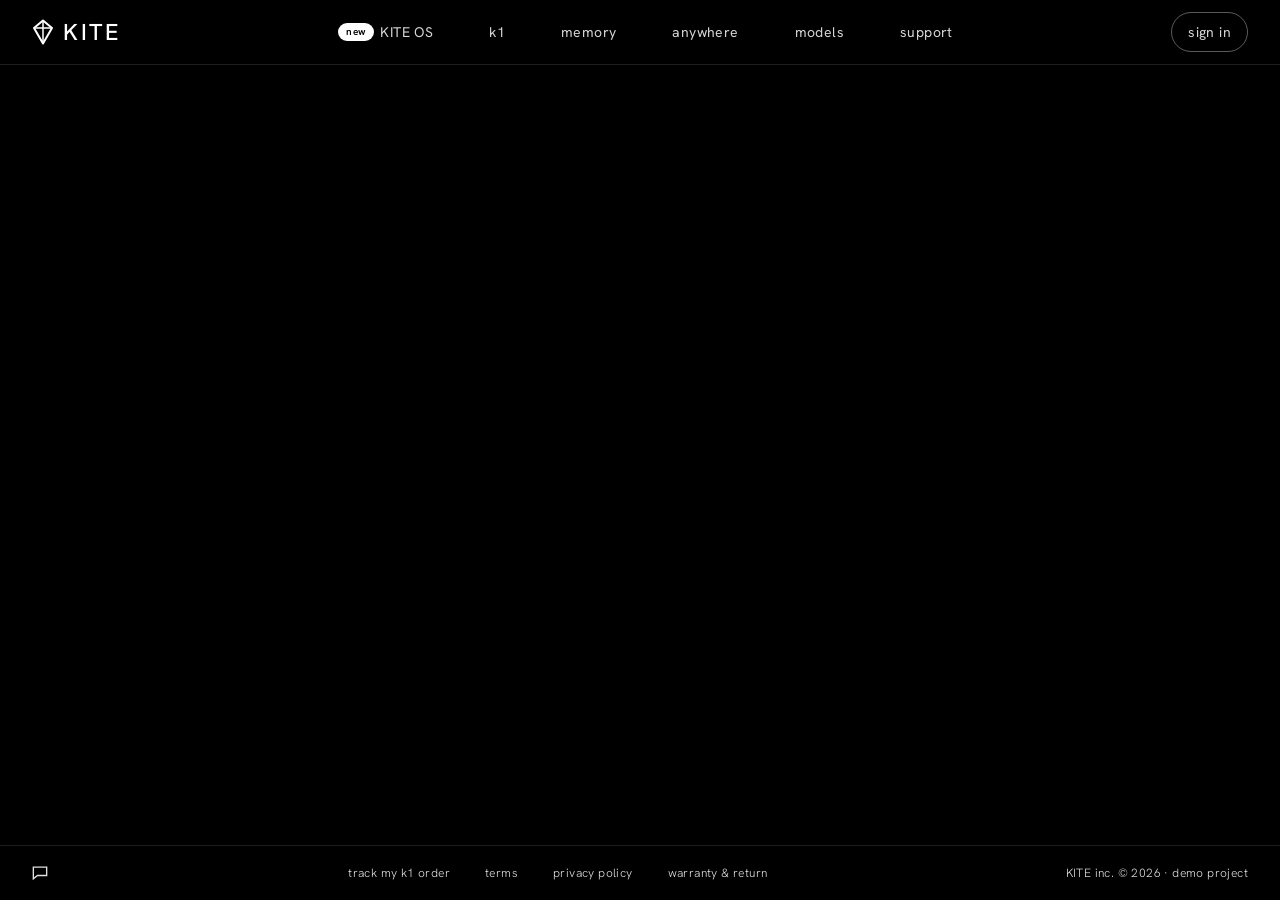
==== account.html @ 126cab80 "Add files via upload" ====
<!DOCTYPE html>
<html lang="en">
<head>
  <meta charset="UTF-8">
  <meta name="viewport" content="width=device-width, initial-scale=1.0">
  <title>Your workspace — KITE</title>
  <meta name="theme-color" content="#000000">
  <link rel="icon" type="image/svg+xml" href="assets/favicon.svg">
  <link rel="preconnect" href="https://fonts.googleapis.com">
  <link rel="preconnect" href="https://fonts.gstatic.com" crossorigin>
  <link href="https://fonts.googleapis.com/css2?family=Archivo:wght@300;400;500;600&family=Hanken+Grotesk:wght@200;300;400;500;600&display=swap" rel="stylesheet">
  <link rel="stylesheet" href="styles.css">
  <link rel="stylesheet" href="auth.css">
</head>
<body class="is-auth-pending">
  <a class="skip-link" href="#main">skip to content</a>
  <div class="cursor-glow" aria-hidden="true"></div>

  <header class="site-header">
    <div class="header-inner">
      <a href="index.html" class="logo" aria-label="KITE home">
        <svg class="logo-mark" viewBox="0 0 22 26" aria-hidden="true"><path d="M11 1.5 L20 9 L11 24.5 L2 9 Z" fill="none" stroke="currentColor" stroke-width="2" stroke-linejoin="round"/><path d="M11 1.5 V24.5 M2 9 H20" stroke="currentColor" stroke-width="1.5"/></svg>
        <span class="logo-word">KITE</span>
      </a>
      <nav class="nav-desktop" aria-label="Primary">
        <a class="nav-link" href="index.html"><span class="badge-new">new</span>KITE OS</a>
        <a class="nav-link" href="index.html#pocket">k1</a>
        <a class="nav-link" href="index.html#memory">memory</a>
        <a class="nav-link" href="index.html#anywhere">anywhere</a>
        <a class="nav-link" href="index.html#models">models</a>
        <a class="nav-link" href="index.html#faq">support</a>
      </nav>
      <div class="header-actions">
        <a class="header-account" href="signin.html">sign in</a>
        <button class="menu-toggle" type="button" aria-label="Open menu" aria-expanded="false" aria-controls="mobile-menu"><span class="bar"></span></button>
      </div>
    </div>
  </header>

  <nav class="mobile-menu" id="mobile-menu" aria-label="Mobile">
    <a href="index.html"><span><span class="badge-new">new</span>KITE OS</span></a>
    <a href="index.html#pocket"><span>k1</span></a>
    <a href="index.html#memory"><span>memory</span></a>
    <a href="index.html#anywhere"><span>anywhere</span></a>
    <a href="index.html#models"><span>models</span></a>
    <a href="index.html#faq"><span>support</span></a>
    <a class="mobile-account" href="signin.html"><span>sign in</span></a>
  </nav>

  <main class="account-main" id="main" data-account-page>
    <div class="account-wrap">
      <div class="account-head reveal-group">
        <div>
          <span class="status-pill is-live reveal" style="--i:0"><i></i> signed in</span>
          <h1 class="account-hello reveal" style="--i:1">hi, <span data-user-first>there</span>.</h1>
          <p class="account-lede reveal" style="--i:2">this is your KITE OS workspace. type a thought below and watch KITE plan it out. the task runner is still a simulation.</p>
        </div>
        <div class="account-actions reveal" style="--i:3">
          <a class="btn btn-ghost" href="index.html">← back to home</a>
          <button class="btn btn-primary" type="button" data-signout>sign out</button>
        </div>
      </div>

      <div class="account-grid">
        <section class="card glow-card" aria-labelledby="ws-title">
          <h2 class="card-title" id="ws-title">new thought</h2>
          <p class="card-sub">a simulated run. KITE OS isn't connected to any real AI yet.</p>
          <form class="composer" data-composer>
            <label class="sr-only" for="thought">what do you want to make, find or finish?</label>
            <input class="input" id="thought" name="thought" type="text" placeholder="say what you want to make, find or finish" autocomplete="off">
            <button class="btn btn-primary" type="submit">run</button>
          </form>
          <div class="suggestions">
            <button type="button" data-suggest>plan a weekend in lisbon</button>
            <button type="button" data-suggest>sort my downloads folder</button>
            <button type="button" data-suggest>compare three laptops under $1,200</button>
          </div>
          <div class="run" data-run aria-live="polite"></div>
        </section>

        <aside class="card" aria-labelledby="acct-title">
          <h2 class="card-title" id="acct-title">your account</h2>
          <dl class="details">
            <div><dt>name</dt><dd data-user-name>—</dd></div>
            <div><dt>email</dt><dd data-user-email>—</dd></div>
            <div><dt>member since</dt><dd data-user-since>—</dd></div>
            <div><dt>status</dt><dd data-user-status>—</dd></div>
          </dl>
          <p class="demo-note">your account is managed by Supabase. signing out ends your session on this device.</p>
        </aside>
      </div>
    </div>
  </main>

  <footer class="site-footer">
    <div class="footer-social">
      <a class="glow-text" href="legal.html#support" aria-label="Community and support"><svg viewBox="0 0 24 24" fill="none" stroke="currentColor" stroke-width="1.6" aria-hidden="true"><path d="M4 5h16v10H9l-5 4V5Z"/></svg></a>
    </div>
    <hr>
    <div class="footer-links">
      <a class="glow-text" href="legal.html#track">track my k1 order</a>
      <a class="glow-text" href="legal.html#terms">terms</a>
      <a class="glow-text" href="legal.html#privacy">privacy policy</a>
      <a class="glow-text" href="legal.html#warranty">warranty &amp; return</a>
    </div>
    <hr>
    <div>KITE inc. © <span data-year>2026</span> · demo project</div>
  </footer>

  <div class="toast-wrap" aria-live="polite" data-toasts></div>

  <script src="script.js"></script>
  <script type="module" src="auth.js"></script>
</body>
</html>
---- styles.css ----
/* =========================================================
   KITE — shared styles (homepage, header, footer, modals)
   ========================================================= */

/* ---------- 1. Design tokens ---------- */
:root {
  /* brand: monochrome. white is the accent (headings, CTAs, highlights) */
  --accent: #ffffff;            /* headings, key lines, primary buttons */
  --accent-hover: #d9d9d9;      /* hover for white buttons */
  --accent-strong: #ffffff;     /* emphasis on dark surfaces */
  --accent-muted: #9a9a9a;      /* secondary accent / link hover */
  --surface-tint: #161616;      /* image wells, product backgrounds */
  --header-bg: #000000;         /* header bar */
  --header-line: #1f1f1f;       /* hairline under the header */

  /* neutrals */
  --ink: #0a0a0a;               /* near-black text on white */
  --black: #000000;
  --night: #050505;             /* page background */
  --panel: #111111;             /* raised dark surfaces */
  --paper: #d6d6d6;             /* body text: light gray */
  --paper-soft: #f5f5f5;        /* off-white surfaces */
  --white: #ffffff;
  --gray-100: #e0e0e0;
  --gray-300: #b3b3b3;
  --gray-500: #8a8a8a;
  --gray-600: #7a7a7a;
  --gray-700: #3d3d3d;
  --gray-800: #262626;

  /* glows */
  --glow-strong: rgba(255,255,255,0.38);
  --glow-soft: rgba(255,255,255,0.16);

  /* type */
  --font-display: "Hanken Grotesk", "Segoe UI", system-ui, -apple-system, sans-serif;
  --font-body: "Archivo", "Segoe UI", system-ui, -apple-system, sans-serif;

  /* layout */
  --header-h: 77px;
  --container: 1404px;
  --ease: cubic-bezier(0.16, 1, 0.3, 1);
}

@media (min-width: 1024px) {
  :root { --header-h: 65px; }
}

/* ---------- 2. Base ---------- */
*, *::before, *::after { box-sizing: border-box; }

html {
  scroll-behavior: smooth;
  scroll-padding-top: var(--header-h);
  -webkit-text-size-adjust: 100%;
}

body {
  margin: 0;
  min-height: 100vh;
  min-height: 100dvh;
  display: flex;
  flex-direction: column;
  background: var(--black);
  color: var(--paper);
  font-family: var(--font-display);
  font-size: 20px;
  font-weight: 300;
  line-height: 1.25;
  overflow-x: hidden;
  -webkit-font-smoothing: antialiased;
}

body.is-locked { overflow: hidden; }

img, svg { display: block; max-width: 100%; }
a { color: inherit; text-decoration: none; }
button { font: inherit; color: inherit; background: none; border: 0; padding: 0; cursor: pointer; }
h1, h2, h3, p, dl, dd { margin: 0; }
ul { margin: 0; padding: 0; list-style: none; }

:focus-visible { outline: 2px solid var(--accent); outline-offset: 4px; border-radius: 4px; }

.sr-only {
  position: absolute; width: 1px; height: 1px; padding: 0; margin: -1px;
  overflow: hidden; clip: rect(0, 0, 0, 0); white-space: nowrap; border: 0;
}

.skip-link {
  position: absolute; left: 16px; top: -60px; z-index: 100;
  background: var(--paper); color: var(--ink); padding: 10px 16px; border-radius: 8px;
  font-size: 15px; transition: top .2s;
}
.skip-link:focus { top: 12px; }

main { flex: 1 0 auto; }

/* ---------- 3. Cursor glow (dotted grid that follows the pointer) ---------- */
.cursor-glow {
  position: fixed; inset: 0; z-index: 0; pointer-events: none; opacity: 0;
  transition: opacity .5s var(--ease);
  background-image: radial-gradient(circle, rgba(255,255,255,0.11) 0 1.5px, transparent 2.1px);
  background-size: 22px 22px;
  -webkit-mask-image: radial-gradient(120px circle at var(--gx, 50%) var(--gy, 50%), #000 0, rgba(0,0,0,.45) 40%, transparent 75%);
          mask-image: radial-gradient(120px circle at var(--gx, 50%) var(--gy, 50%), #000 0, rgba(0,0,0,.45) 40%, transparent 75%);
}
.cursor-glow.is-on { opacity: 1; }
main, footer { position: relative; z-index: 1; }

/* ---------- 4. Header ---------- */
.site-header {
  position: sticky; top: 0; z-index: 50;
  height: var(--header-h);
  padding: 16px;
  display: flex; justify-content: center;
  background: var(--header-bg);
  color: var(--paper);
  border-bottom: 1px solid var(--header-line);
  font-family: var(--font-display);
  font-size: 14px; line-height: 24px; font-weight: 400; letter-spacing: .4px;
}
.header-inner {
  width: 100%; max-width: 1440px;
  display: flex; align-items: center; justify-content: space-between;
}
@media (min-width: 768px) { .header-inner { padding: 0 16px; } }

.logo { display: inline-flex; align-items: center; gap: 9px; color: var(--white); transition: opacity .3s var(--ease); }
.logo:hover { opacity: .8; }
.logo-mark { width: 22px; height: 26px; }
.logo-word {
  font-family: var(--font-display); font-weight: 500; font-size: 23px; line-height: 1;
  letter-spacing: 2.5px;
}

.nav-desktop { display: none; align-items: center; white-space: nowrap; }
.nav-link {
  position: relative; display: flex; align-items: center; gap: 6px;
  padding: 16px 28px; border-radius: 9px;
  transition: background-color .32s var(--ease), box-shadow .32s var(--ease), color .32s var(--ease);
}
.nav-link:hover, .nav-link:focus-visible {
  color: var(--white);
  background-color: rgba(255, 255, 255, .1);
  box-shadow: 0 0 24px rgba(255, 255, 255, .14), inset 0 1px 0 rgba(255,255,255,.22);
  outline: none;
}
.badge-new {
  display: inline-flex; align-items: center; justify-content: center;
  background: var(--white); color: var(--black);
  font-size: 10px; font-weight: 600; line-height: 1;
  padding: 4px 8px; border-radius: 999px; letter-spacing: .3px;
}

.header-actions { display: flex; align-items: center; gap: 6px; }
.icon-btn {
  position: relative; width: 40px; height: 40px;
  display: inline-flex; align-items: center; justify-content: center;
  border-radius: 9px; transition: background-color .32s var(--ease);
}
.icon-btn:hover { background-color: rgba(255, 255, 255, .1); }
.icon-btn svg { width: 24px; height: 24px; }
.cart-count {
  position: absolute; top: 2px; right: 0;
  min-width: 17px; height: 17px; padding: 0 4px;
  display: none; align-items: center; justify-content: center;
  background: var(--white); color: var(--black);
  border-radius: 999px; font-size: 10px; font-weight: 600; line-height: 1;
}
.cart-count.has-items { display: inline-flex; }

.header-account {
  display: none; align-items: center; gap: 8px;
  padding: 7px 16px; border-radius: 999px;
  border: 1px solid rgba(255, 255, 255, .35);
  transition: background-color .3s var(--ease), color .3s var(--ease), border-color .3s var(--ease);
}
.header-account:hover { background: var(--white); color: var(--black); border-color: var(--white); }
.avatar-dot {
  width: 22px; height: 22px; border-radius: 50%;
  display: inline-flex; align-items: center; justify-content: center;
  background: var(--white); color: var(--black);
  font-size: 11px; font-weight: 600; text-transform: uppercase;
}
.header-account:hover .avatar-dot { background: var(--black); color: var(--white); }

.menu-toggle { display: inline-flex; width: 40px; height: 40px; align-items: center; justify-content: center; }
.menu-toggle .bar {
  display: block; width: 22px; height: 1.5px; background: var(--white); position: relative;
  transition: background-color .3s;
}
.menu-toggle .bar::before, .menu-toggle .bar::after {
  content: ""; position: absolute; left: 0; width: 22px; height: 1.5px; background: var(--white);
  transition: transform .4s var(--ease), top .4s var(--ease);
}
.menu-toggle .bar::before { top: -7px; }
.menu-toggle .bar::after { top: 7px; }
.menu-toggle[aria-expanded="true"] .bar { background: transparent; }
.menu-toggle[aria-expanded="true"] .bar::before { top: 0; transform: rotate(45deg); }
.menu-toggle[aria-expanded="true"] .bar::after { top: 0; transform: rotate(-45deg); }

@media (min-width: 1024px) {
  .nav-desktop { display: flex; }
  .menu-toggle { display: none; }
  .header-account { display: inline-flex; }
}

/* Mobile menu: full-screen black sheet with oversized light links */
.mobile-menu {
  position: fixed; top: var(--header-h); left: 0; right: 0; bottom: 0; z-index: 49;
  background: var(--header-bg); color: var(--white);
  padding: 20px 16px 32px;
  display: flex; flex-direction: column; align-items: center; overflow-y: auto;
  visibility: hidden; opacity: 0;
  transition: opacity .5s ease-in-out, visibility .5s;
}
.mobile-menu.is-open { visibility: visible; opacity: 1; }
.mobile-menu a {
  display: block; overflow: hidden; padding-bottom: 22px; text-align: center;
  font-size: 32px; line-height: 1.2; letter-spacing: 1.5px; font-weight: 200;
}
.mobile-menu a span { display: inline-block; transform: translateY(110%); transition: transform .6s var(--ease); }
.mobile-menu.is-open a span { transform: translateY(0); }
.mobile-menu a:nth-child(2) span { transition-delay: .04s; }
.mobile-menu a:nth-child(3) span { transition-delay: .08s; }
.mobile-menu a:nth-child(4) span { transition-delay: .12s; }
.mobile-menu a:nth-child(5) span { transition-delay: .16s; }
.mobile-menu a:nth-child(6) span { transition-delay: .2s; }
.mobile-menu a:nth-child(7) span { transition-delay: .24s; }
.mobile-menu a:nth-child(8) span { transition-delay: .28s; }
.mobile-menu .mobile-account {
  margin-top: 8px; padding: 12px 28px; border-radius: 999px;
  border: 1px solid rgba(255,255,255,.4); font-size: 20px; letter-spacing: .4px; font-weight: 300;
}
.mobile-menu .mobile-account span { transform: none; }
.mobile-menu .badge-new { vertical-align: top; margin-right: 8px; }
@media (min-width: 1024px) { .mobile-menu { display: none; } }

/* ---------- 5. Shared glow hovers ---------- */
.glow-card {
  transition: box-shadow .32s var(--ease), border-color .32s var(--ease);
}
.glow-card:hover, .glow-card:focus-within {
  border-color: var(--accent);
  box-shadow: 0 0 0 1px rgba(255,255,255,0.385), 0 6px 28px rgba(255,255,255,0.248), 0 2px 10px rgba(255,255,255,0.176), inset 0 1px 0 rgba(255,255,255,0.165);
}
.glow-text { transition: color .32s var(--ease), text-shadow .32s var(--ease); }
.glow-text:hover, .glow-text:focus-visible { color: var(--accent); text-shadow: 0 0 .45em rgba(255,255,255,0.248); }

/* ---------- 6. Reveal animation (blur-up, staggered) ---------- */
@keyframes reveal-in {
  from { opacity: 0; filter: blur(6px); transform: translateY(14px); }
  to   { opacity: 1; filter: blur(0); transform: translateY(0); }
}
.motion-ready .reveal-group:not(.is-visible) .reveal { opacity: 0; }
.motion-ready .reveal-group.is-visible .reveal {
  animation: reveal-in .7s var(--ease) backwards;
  animation-delay: calc(var(--i, 0) * 65ms);
}

/* ---------- 7. Buttons ---------- */
.pill {
  display: inline-flex; align-items: center; gap: .5em;
  padding: .18em .62em; border-radius: 999px;
  background: var(--accent); color: var(--black);
  font-family: var(--font-display); font-weight: 200; line-height: 1; white-space: nowrap;
  transition: background-color .45s var(--ease), box-shadow .45s var(--ease);
}
.pill:hover { background: var(--accent-hover); box-shadow: 0 10px 44px rgba(255,255,255,0.248); }
.pill .pill-arrow { width: .62em; height: .62em; transition: transform .45s var(--ease); }
.pill:hover .pill-arrow { transform: translateX(.12em); }

.text-arrow {
  display: inline-flex; align-items: center; gap: 16px;
  padding: 16px 32px; font-weight: 200; color: var(--accent);
}
.text-arrow .arrow { transition: transform .45s var(--ease); }
.text-arrow:hover .arrow { transform: translateX(6px); }
.text-arrow.is-light { color: var(--paper); }
.text-arrow.is-light .arrow { color: var(--accent); }

/* ---------- 8. Hero ---------- */
.hero { display: flex; flex-direction: column; width: 100%; }
@media (min-width: 1024px) { .hero { min-height: calc(100svh - var(--header-h)); } }

.hero-media {
  position: relative; width: 100%; overflow: hidden; background: var(--ink);
  aspect-ratio: 16 / 9;
}
@media (min-width: 1024px) {
  .hero-media { aspect-ratio: auto; flex: 1; min-height: clamp(320px, 44vh, 560px); max-height: 56.25vw; }
}
.hero-media img { position: absolute; inset: 0; width: 100%; height: 100%; object-fit: cover; }
.hero-play {
  position: absolute; inset: 0; width: 100%; height: 100%;
  display: flex; align-items: center; justify-content: center;
}
.hero-play .play-icon {
  width: 72px; height: 72px; border-radius: 50%;
  display: flex; align-items: center; justify-content: center;
  background: rgba(235, 232, 226, .14); backdrop-filter: blur(8px); -webkit-backdrop-filter: blur(8px);
  border: 1px solid rgba(235,232,226,.35);
  transition: transform .45s var(--ease), background-color .45s var(--ease), box-shadow .45s var(--ease);
}
.hero-play .play-icon svg { width: 34%; height: 34%; margin-left: 6%; color: var(--white); transition: color .45s var(--ease); }
.hero-play:hover .play-icon { transform: scale(1.08); background: var(--accent); box-shadow: 0 0 40px var(--glow-strong); }
.hero-play:hover .play-icon svg { color: var(--black); }
@media (min-width: 768px) { .hero-play .play-icon { width: 104px; height: 104px; } }

.hero-copy {
  flex-shrink: 0; display: flex; flex-direction: column; align-items: center;
  padding: 22px 16px 26px; text-align: center;
}
@media (min-width: 768px) { .hero-copy { padding-top: 28px; } }

.hero-title {
  white-space: nowrap; font-weight: 200; line-height: .9;
  font-size: 16.5vw;
}
@media (min-width: 768px) { .hero-title { font-size: 8.25vw; } }
@media (min-width: 1024px) { .hero-title { font-size: 128px; } }

.hero-tagline {
  margin-top: 6px; max-width: 1100px; color: var(--accent);
  font-weight: 300; line-height: 1.05; font-size: 26px;
}
@media (min-width: 768px) { .hero-tagline { margin-top: 10px; font-size: 38px; font-weight: 200; } }
@media (min-width: 1024px) { .hero-tagline { font-size: 46px; } }

.hero-lede {
  margin: 22px auto 0; width: 100%; max-width: 640px; text-wrap: pretty;
  font-weight: 300; line-height: 1.5; font-size: 17px;
}
@media (min-width: 768px) { .hero-lede { margin-top: 28px; font-size: 21px; } }
@media (min-width: 1024px) { .hero-lede { font-size: 24px; } }

.hero-cta { margin-top: 20px; font-size: 42px; }
@media (min-width: 768px) { .hero-cta { font-size: 53px; } }

.platforms {
  margin-top: 20px; width: 100%; max-width: 960px; padding: 0 16px;
  display: grid; gap: 14px;
}
@media (min-width: 640px) { .platforms { grid-template-columns: repeat(3, 1fr); } }
.platform {
  display: flex; flex-direction: column; text-align: left;
  padding: 22px; border: 1px solid var(--gray-700); border-radius: 12px;
}
.platform-name { font-weight: 300; line-height: 1.1; font-size: 24px; color: var(--paper); }
.platform-note { margin-top: 8px; font-family: var(--font-body); line-height: 1.35; font-size: 16px; color: var(--gray-300); }
.platform-links { margin-top: auto; padding-top: 18px; display: flex; align-items: baseline; gap: 14px; }
.platform-links a, .platform-links button {
  display: inline-flex; align-items: baseline; gap: 6px;
  font-weight: 300; font-size: 19px; color: var(--accent); transition: color .3s;
}
.platform-links a:hover, .platform-links button:hover { color: var(--accent-muted); text-decoration: underline; text-underline-offset: 4px; }
.platform-links small { font-family: var(--font-body); font-weight: 300; font-size: 13px; color: var(--gray-500); }
@media (min-width: 768px) {
  .platform-name { font-size: 26px; }
  .platform-note { font-size: 17px; }
  .platform-links a, .platform-links button { font-size: 20px; }
}

/* ---------- 9. Feature sections ---------- */
.section {
  position: relative; width: 100%;
  padding: 56px 16px;
  scroll-margin-top: var(--header-h);
}
@media (min-width: 768px) { .section { padding: 80px 16px; } }

.container { position: relative; margin: 0 auto; max-width: var(--container); display: flex; flex-direction: column; }

.split { display: block; }
@media (min-width: 768px) { .split { display: flex; column-gap: 48px; } }
@media (min-width: 1024px) { .split { column-gap: 72px; } }
.split-head { flex-shrink: 0; }
@media (min-width: 768px) { .split-head { width: 320px; } }
@media (min-width: 1024px) { .split-head { width: 430px; } }
@media (min-width: 1280px) { .split-head { width: 480px; } }
.split-body { display: flex; flex-direction: column; gap: 14px; margin-top: 20px; }
@media (min-width: 768px) { .split-body { flex: 1; max-width: 720px; margin-top: 0; gap: 20px; } }

.section-title {
  text-wrap: balance; font-weight: 200; color: var(--accent);
  line-height: .93; font-size: 10vw;
}
@media (min-width: 768px) { .section-title { font-size: 5.2vw; } }
@media (min-width: 1024px) { .section-title { font-size: 64px; } }
@media (min-width: 1280px) { .section-title { font-size: 72px; } }

.body-lg {
  text-wrap: pretty; font-weight: 300; line-height: 1.5; color: var(--paper); font-size: 17px;
}
@media (min-width: 768px) { .body-lg { font-size: 19px; } }
@media (min-width: 1024px) { .body-lg { font-size: 22px; } }

.points {
  display: grid; grid-template-columns: 1fr; column-gap: 40px; row-gap: 26px;
  margin-top: 44px; padding-top: 34px; border-top: 1px solid var(--gray-800); text-align: left;
}
@media (min-width: 640px) { .points { grid-template-columns: repeat(3, 1fr); } }
@media (min-width: 768px) { .points { margin-top: 72px; padding-top: 44px; column-gap: 64px; } }
.point { display: flex; flex-direction: column; gap: 8px; }
.point dt { font-weight: 300; line-height: 1.2; color: var(--accent); font-size: 19px; }
.point dd { text-wrap: pretty; font-family: var(--font-body); font-weight: 300; line-height: 26px; color: var(--paper); font-size: 16px; }
@media (min-width: 768px) {
  .point dt { font-size: 21px; }
  .point dd { font-size: 17px; line-height: 28px; }
}

.figure {
  margin: 48px 0 0; width: 100%; align-self: center; overflow: hidden;
  border-radius: 10px; background: var(--panel);
}
@media (min-width: 768px) { .figure { margin-top: 80px; } }
.figure img { width: 100%; height: auto; }
/* full-bleed figures run edge to edge like the reference (no radius, viewport width) */
.figure.is-bleed {
  width: 100vw; max-width: none; border-radius: 0; background: none;
  margin-left: calc(50% - 50vw); margin-right: calc(50% - 50vw);
}
.figure.is-pocket { margin-top: 40px; }
@media (min-width: 768px) { .figure.is-pocket { margin-top: 64px; } }

.closer {
  text-wrap: balance; font-weight: 300; line-height: 1.3; color: var(--accent);
  margin: 56px auto 0; max-width: 1100px; text-align: center; font-size: 19px;
}
@media (min-width: 768px) { .closer { margin-top: 88px; font-size: 24px; } }
@media (min-width: 1024px) { .closer { font-size: 28px; } }

.byline {
  margin-top: 40px; font-weight: 300; color: var(--accent); font-size: 19px; line-height: 1.3;
}
@media (min-width: 768px) { .byline { margin-top: 56px; font-size: 24px; } }

/* ---------- 10. Provider & model marquees ---------- */
.marquee-section {
  padding: 8px 0 56px; overflow: hidden;
  -webkit-mask-image: linear-gradient(to right, transparent, #000 8%, #000 92%, transparent);
          mask-image: linear-gradient(to right, transparent, #000 8%, #000 92%, transparent);
}
@media (min-width: 768px) { .marquee-section { padding-bottom: 80px; } }
.marquee { display: flex; width: max-content; animation: marquee 40s linear infinite; }
.marquee.is-reverse { animation-direction: reverse; animation-duration: 36s; }
.marquee:hover { animation-play-state: paused; }
@keyframes marquee { from { transform: translateX(0); } to { transform: translateX(-50%); } }

.provider-row { display: flex; align-items: center; gap: 56px; padding-right: 56px; }
.provider {
  display: inline-flex; align-items: center; gap: 10px; white-space: nowrap;
  font-family: var(--font-display); font-weight: 400; font-size: 26px; letter-spacing: -.3px;
  color: var(--paper); opacity: .32;
  transition: opacity .3s var(--ease), color .3s var(--ease);
}
.provider:hover { opacity: 1; color: var(--white); }
.provider svg { width: 28px; height: 28px; }
@media (min-width: 768px) { .provider { font-size: 34px; } .provider svg { width: 36px; height: 36px; } }

.model-row { display: flex; align-items: center; gap: 22px; padding-right: 22px; margin-top: 28px; }
.model-row li {
  display: inline-flex; align-items: center; gap: 22px; white-space: nowrap;
  font-family: var(--font-body); font-size: 15px; color: var(--gray-300);
}
.model-row li span { color: var(--gray-500); }
@media (min-width: 768px) { .model-row li { font-size: 17px; } }

/* ---------- 11. Pocket (product) ---------- */
.center-cta { display: flex; justify-content: center; margin-top: 32px; }
.section-title.is-center {
  align-self: center; max-width: 960px; text-align: center; line-height: .95; font-size: 9vw;
}
@media (min-width: 768px) { .section-title.is-center { font-size: 6vw; } }
@media (min-width: 1024px) { .section-title.is-center { font-size: 68px; } }
.center-lede { align-self: center; max-width: 760px; margin-top: 22px; text-align: center; line-height: 1.45; }
@media (min-width: 768px) { .center-lede { margin-top: 34px; font-size: 20px; } }
@media (min-width: 1024px) { .center-lede { font-size: 23px; } }
.text-arrow.size-24 { font-size: 24px; }

/* ---------- 12. FAQ accordion ---------- */
.faq-title { text-align: center; }
.faq-list { margin: 34px auto 0; width: 100%; max-width: 1000px; }
@media (min-width: 768px) { .faq-list { margin-top: 56px; } }
.faq-item { border-bottom: 1px solid var(--gray-600); }
.faq-q {
  width: 100%; display: flex; align-items: center; justify-content: space-between; gap: 24px;
  padding: 22px 8px; text-align: left; font-weight: 200; font-size: 22px; line-height: 1.3; color: var(--paper);
  border-radius: 6px; transition: background-color .32s var(--ease), color .32s var(--ease);
}
.faq-q:hover { background: rgba(255,255,255,0.06); color: var(--white); }
@media (min-width: 768px) { .faq-q { font-size: 32px; padding: 24px 12px; } }
.faq-icon { position: relative; flex-shrink: 0; width: 18px; height: 18px; color: var(--gray-300); }
.faq-q:hover .faq-icon, .faq-item.is-open .faq-icon { color: var(--white); }
.faq-icon::before, .faq-icon::after {
  content: ""; position: absolute; left: 0; top: 50%; width: 18px; height: 1.5px; background: currentColor;
  transition: transform .4s var(--ease);
}
.faq-icon::after { transform: rotate(90deg); }
.faq-item.is-open .faq-icon::after { transform: rotate(0deg); }
.faq-a {
  display: grid; grid-template-rows: 0fr; transition: grid-template-rows .45s var(--ease);
}
.faq-item.is-open .faq-a { grid-template-rows: 1fr; }
.faq-a > div { overflow: hidden; }
.faq-a p {
  padding: 0 8px 24px; max-width: 760px;
  font-family: var(--font-body); font-weight: 300; font-size: 16px; line-height: 1.65; color: var(--gray-300);
}
@media (min-width: 768px) { .faq-a p { padding: 0 12px 28px; font-size: 17px; } }
.faq-more { margin-top: 30px; display: flex; justify-content: center; }
.faq-more a { font-weight: 300; color: var(--accent); font-size: 17px; text-underline-offset: 4px; }
.faq-more a:hover { text-decoration: underline; }
@media (min-width: 768px) { .faq-more { margin-top: 40px; } .faq-more a { font-size: 20px; } }

/* ---------- 13. Closing CTA ---------- */
.final { text-align: center; }
@media (min-width: 768px) { .final.section { padding-top: 92px; padding-bottom: 92px; } }
.final .container { align-items: center; }
.final-title {
  max-width: 960px; text-wrap: balance; font-weight: 200; color: var(--accent);
  line-height: .95; font-size: 9vw;
}
@media (min-width: 768px) { .final-title { font-size: 6vw; } }
@media (min-width: 1024px) { .final-title { font-size: 68px; } }
.final-lede { margin-top: 22px; max-width: 760px; line-height: 1.45; font-size: 17px; }
@media (min-width: 768px) { .final-lede { margin-top: 34px; font-size: 20px; } }
@media (min-width: 1024px) { .final-lede { font-size: 23px; } }
.final-actions { margin-top: 34px; display: flex; flex-direction: column; align-items: center; gap: 6px; }
@media (min-width: 768px) { .final-actions { margin-top: 48px; } }
.final-cta { font-size: 13.5vw; }
@media (min-width: 768px) { .final-cta { font-size: 8vw; } }
@media (min-width: 1024px) { .final-cta { font-size: 96px; } }

/* ---------- 14. Footer ---------- */
.site-footer {
  width: 100%; margin-top: auto; padding: 16px;
  display: flex; flex-direction: column; gap: 16px;
  background: var(--black); color: var(--gray-100);
  font-size: 12px; font-weight: 300; letter-spacing: .4px; line-height: 18px;
  border-top: 1px solid #1c1c1c;
}
.footer-social { display: flex; align-items: center; gap: 16px; }
.footer-social a { display: inline-flex; }
.footer-social svg { width: 20px; height: 20px; }
.footer-links { display: flex; flex-wrap: wrap; }
.footer-links a { flex-basis: 33.33%; margin-bottom: 12px; line-height: 1; white-space: nowrap; }
.site-footer hr { width: 100%; margin: 0; border: 0; border-top: 1px solid var(--gray-100); opacity: .5; }
@media (min-width: 768px) {
  .site-footer { flex-direction: row; align-items: center; justify-content: space-between; height: 55px; padding: 0 32px 0 30px; }
  .footer-links { gap: 35px; }
  .footer-links a { flex-basis: auto; margin-bottom: 0; }
  .site-footer hr { display: none; }
}

/* ---------- 15. Modals & drawers ---------- */
.modal {
  position: fixed; inset: 0; z-index: 80;
  display: flex; align-items: center; justify-content: center; padding: 16px;
  visibility: hidden; opacity: 0; transition: opacity .35s var(--ease), visibility .35s;
}
.modal.is-open { visibility: visible; opacity: 1; }
.modal-backdrop { position: absolute; inset: 0; background: rgba(0,0,0,.72); backdrop-filter: blur(6px); -webkit-backdrop-filter: blur(6px); }
.modal-panel {
  position: relative; width: 100%; max-width: 520px; max-height: calc(100dvh - 32px); overflow-y: auto;
  background: var(--panel); color: var(--paper);
  border: 1px solid var(--gray-800); border-radius: 16px; padding: 32px 28px 28px;
  transform: translateY(16px) scale(.98); transition: transform .45s var(--ease);
}
.modal.is-open .modal-panel { transform: none; }
.modal-panel.is-wide { max-width: 1100px; padding: 0; background: var(--black); overflow: hidden; }
.modal-close {
  position: absolute; top: 12px; right: 12px; z-index: 2;
  width: 36px; height: 36px; border-radius: 50%;
  display: inline-flex; align-items: center; justify-content: center;
  color: var(--paper); background: rgba(255,255,255,.06); transition: background-color .3s;
}
.modal-close:hover { background: var(--accent); color: var(--black); }
.modal-close svg { width: 16px; height: 16px; }
.modal-title { font-weight: 200; font-size: 36px; line-height: 1; color: var(--accent); }
.modal-text { margin-top: 14px; font-family: var(--font-body); font-size: 16px; line-height: 1.6; color: var(--gray-300); }
.modal-actions { margin-top: 24px; display: flex; flex-wrap: wrap; gap: 12px; }

.btn {
  display: inline-flex; align-items: center; justify-content: center; gap: 10px;
  min-height: 48px; padding: 0 22px; border-radius: 999px;
  font-family: var(--font-display); font-size: 17px; font-weight: 400; letter-spacing: .2px;
  transition: background-color .3s var(--ease), color .3s var(--ease), border-color .3s var(--ease), box-shadow .3s var(--ease);
}
.btn-primary { background: var(--accent); color: var(--black); }
.btn-primary:hover { background: var(--accent-hover); box-shadow: 0 8px 28px rgba(255,255,255,0.22); }
.btn-ghost { border: 1px solid var(--gray-700); color: var(--paper); }
.btn-ghost:hover { border-color: var(--white); color: var(--white); background: rgba(255,255,255,.06); }

/* launch film (CSS-animated showreel) */
.film { position: relative; aspect-ratio: 16 / 9; background: var(--black); overflow: hidden; }
.film img { position: absolute; inset: 0; width: 100%; height: 100%; object-fit: cover; opacity: .55; transform: scale(1.04); }
.modal.is-open .film img { animation: film-drift 16s linear infinite alternate; }
@keyframes film-drift { from { transform: scale(1.04) translateX(0); } to { transform: scale(1.14) translateX(-2%); } }
.film-slide {
  position: absolute; inset: 0; display: flex; flex-direction: column; align-items: center; justify-content: center;
  text-align: center; padding: 24px; opacity: 0;
  font-weight: 200; line-height: .95; font-size: clamp(32px, 7vw, 88px);
}
.film-slide small { margin-top: 16px; font-size: clamp(14px, 1.8vw, 22px); font-weight: 300; color: var(--accent); }
.modal.is-open .film-slide { animation: film-slide 16s infinite; }
.film-slide:nth-of-type(2) { animation-delay: 4s !important; }
.film-slide:nth-of-type(3) { animation-delay: 8s !important; }
.film-slide:nth-of-type(4) { animation-delay: 12s !important; }
@keyframes film-slide {
  0% { opacity: 0; filter: blur(8px); transform: translateY(16px); }
  5%, 21% { opacity: 1; filter: blur(0); transform: none; }
  25%, 100% { opacity: 0; filter: blur(8px); transform: translateY(-10px); }
}
.film-bar { position: absolute; left: 0; bottom: 0; height: 3px; width: 0; background: var(--accent); }
.modal.is-open .film-bar { animation: film-bar 16s linear infinite; }
@keyframes film-bar { to { width: 100%; } }
.film-caption { padding: 14px 20px; font-family: var(--font-body); font-size: 13px; color: var(--gray-500); border-top: 1px solid var(--gray-800); }

/* product sheet */
.product { display: grid; gap: 22px; }
.product img { width: 100%; height: auto; aspect-ratio: 16 / 9; object-fit: cover; border-radius: 12px; background: var(--surface-tint); }
.product-price { margin-top: 6px; font-size: 22px; font-weight: 300; color: var(--paper); }
.product-specs { margin-top: 14px; display: grid; gap: 8px; font-family: var(--font-body); font-size: 15px; color: var(--gray-300); }
.product-specs li { display: flex; gap: 10px; }
.product-specs li::before { content: ""; flex-shrink: 0; margin-top: 8px; width: 6px; height: 6px; border-radius: 50%; background: var(--accent); }
.swatches { margin-top: 16px; display: flex; gap: 10px; }
.swatch {
  width: 30px; height: 30px; border-radius: 50%; border: 2px solid transparent;
  box-shadow: inset 0 0 0 3px var(--panel); transition: border-color .3s;
}
.swatch[aria-pressed="true"] { border-color: var(--white); }
.swatch { outline: 1px solid var(--gray-700); outline-offset: -1px; }
@media (min-width: 720px) { .modal-panel.is-product { max-width: 860px; } .product { grid-template-columns: 1fr 1fr; align-items: center; } }

/* cart drawer */
.drawer { justify-content: flex-end; padding: 0; }
.drawer .modal-panel {
  height: 100%; max-height: none; max-width: 420px; border-radius: 0; border-width: 0 0 0 1px;
  display: flex; flex-direction: column; transform: translateX(40px);
}
.drawer.is-open .modal-panel { transform: none; }
.cart-items { margin-top: 24px; flex: 1; display: flex; flex-direction: column; gap: 14px; }
.cart-line {
  display: grid; grid-template-columns: 64px 1fr auto; gap: 14px; align-items: center;
  padding: 12px; border: 1px solid var(--gray-800); border-radius: 12px;
}
.cart-line img { width: 64px; height: 64px; border-radius: 8px; object-fit: cover; background: var(--surface-tint); }
.cart-line strong { display: block; font-weight: 400; font-size: 17px; }
.cart-line span { font-family: var(--font-body); font-size: 13px; color: var(--gray-500); }
.qty { display: inline-flex; align-items: center; gap: 8px; font-family: var(--font-body); font-size: 14px; }
.qty button { width: 28px; height: 28px; border-radius: 50%; border: 1px solid var(--gray-700); color: var(--paper); transition: border-color .3s, color .3s; }
.qty button:hover { border-color: var(--white); color: var(--white); }
.cart-empty { font-family: var(--font-body); font-size: 15px; color: var(--gray-500); }
.cart-empty button { color: var(--white); text-decoration: underline; text-underline-offset: 3px; }
.cart-total { display: flex; justify-content: space-between; padding: 16px 0; border-top: 1px solid var(--gray-800); font-size: 18px; }
.demo-note {
  margin-top: 12px; padding: 12px 14px; border-radius: 10px;
  background: rgba(255,255,255,0.04); border: 1px solid var(--gray-800);
  font-family: var(--font-body); font-size: 13px; line-height: 1.5; color: var(--gray-100);
}

/* toast */
.toast-wrap { position: fixed; left: 50%; bottom: 24px; z-index: 90; transform: translateX(-50%); display: grid; gap: 8px; width: max-content; max-width: calc(100vw - 32px); }
.toast {
  padding: 12px 18px; border-radius: 999px; background: var(--paper); color: var(--ink);
  font-family: var(--font-body); font-size: 14px; box-shadow: 0 10px 30px rgba(0,0,0,.4);
  animation: toast-in .45s var(--ease);
}
.toast.is-leaving { opacity: 0; transform: translateY(8px); transition: all .3s; }
@keyframes toast-in { from { opacity: 0; transform: translateY(12px); } }

/* ---------- 16. Reduced motion ---------- */
@media (prefers-reduced-motion: reduce) {
  html { scroll-behavior: auto; }
  *, *::before, *::after { animation-duration: .01ms !important; animation-iteration-count: 1 !important; transition-duration: .01ms !important; }
  .marquee { animation: none; }
  .cursor-glow { display: none; }
}

@media (prefers-reduced-motion: reduce) {
  .film-slide:first-of-type { opacity: 1; filter: none; transform: none; }
}
---- auth.css ----
/* =========================================================
   KITE — sign-in, sign-up, account & help pages
   (loads after styles.css and reuses its tokens)
   ========================================================= */

/* ---------- auth layout: brand side + form side (both dark) ---------- */
.auth-main {
  flex: 1 0 auto;
  display: grid; grid-template-columns: 1fr;
  min-height: calc(100dvh - var(--header-h));
}
@media (min-width: 960px) { .auth-main { grid-template-columns: 1.05fr 1fr; } }

.auth-aside {
  position: relative; overflow: hidden;
  display: flex; flex-direction: column; justify-content: space-between; gap: 28px;
  padding: 40px 16px 32px;
  background: var(--black);
}
@media (min-width: 768px) { .auth-aside { padding: 56px 40px 40px; } }
@media (min-width: 960px) { .auth-aside { padding: 72px 56px 48px; } }
.auth-aside-title {
  font-weight: 200; color: var(--accent); line-height: .93; text-wrap: balance;
  font-size: 12vw;
}
@media (min-width: 768px) { .auth-aside-title { font-size: 64px; } }
@media (min-width: 1280px) { .auth-aside-title { font-size: 80px; } }
.auth-aside-text { margin-top: 18px; max-width: 460px; font-weight: 300; font-size: 18px; line-height: 1.5; color: var(--paper); }
@media (min-width: 768px) { .auth-aside-text { font-size: 21px; } }
.auth-art { border-radius: 12px; overflow: hidden; background: var(--surface-tint); }
.auth-art img { width: 100%; height: auto; }
@media (max-width: 959px) { .auth-art { display: none; } }
.auth-perks { display: grid; gap: 10px; font-family: var(--font-body); font-size: 15px; color: var(--gray-300); }
.auth-perks li { display: flex; gap: 10px; align-items: baseline; }
.auth-perks li::before { content: "◆"; color: var(--accent); font-size: 10px; }

.auth-panel {
  display: flex; align-items: flex-start; justify-content: center;
  padding: 40px 16px 56px;
  background: var(--night); color: var(--paper);
  border-left: 1px solid var(--gray-800);
}
@media (min-width: 768px) { .auth-panel { padding: 64px 40px; } }
@media (min-width: 960px) { .auth-panel { align-items: center; } }

.auth-card { width: 100%; max-width: 440px; }
.auth-eyebrow { font-family: var(--font-body); font-size: 13px; letter-spacing: .6px; text-transform: uppercase; color: var(--gray-500); font-weight: 500; }
.auth-title { margin-top: 10px; font-weight: 300; font-size: 40px; line-height: 1; letter-spacing: -.5px; color: var(--white); }
@media (min-width: 768px) { .auth-title { font-size: 48px; } }
.auth-sub { margin-top: 12px; font-family: var(--font-body); font-size: 15px; line-height: 1.55; color: var(--gray-300); }
.auth-sub a, .auth-switch a, .inline-link {
  color: var(--white); font-weight: 500; text-decoration: underline; text-underline-offset: 3px;
  text-decoration-color: rgba(255,255,255,.3); transition: color .25s, text-decoration-color .25s;
}
.auth-sub a:hover, .auth-switch a:hover, .inline-link:hover { color: var(--gray-300); text-decoration-color: currentColor; }

/* frontend-only notice */
.demo-banner {
  margin-top: 22px; display: flex; gap: 12px; align-items: flex-start;
  padding: 12px 14px; border-radius: 12px;
  background: rgba(255,255,255,.04); border: 1px solid var(--gray-800);
  font-family: var(--font-body); font-size: 13px; line-height: 1.5; color: var(--gray-300);
}
.demo-banner strong { font-weight: 600; color: var(--white); }
.demo-banner svg { flex-shrink: 0; width: 18px; height: 18px; margin-top: 1px; color: var(--white); }

/* alerts */
.alert {
  display: none; margin-top: 18px; padding: 12px 14px; border-radius: 12px;
  font-family: var(--font-body); font-size: 14px; line-height: 1.5;
  gap: 10px; align-items: flex-start;
}
.alert.is-visible { display: flex; animation: alert-in .4s var(--ease); }
.alert svg { flex-shrink: 0; width: 18px; height: 18px; margin-top: 1px; }
.alert-error { background: rgba(255,92,92,.08); border: 1px solid rgba(255,120,120,.4); color: #ffb3b3; }
.alert-info { background: rgba(255,255,255,.06); border: 1px solid var(--gray-700); color: var(--gray-100); }
@keyframes alert-in { from { opacity: 0; transform: translateY(-6px); } }

/* form */
.form { margin-top: 24px; display: grid; gap: 18px; }
.field { display: grid; gap: 7px; }
.field-row { display: flex; justify-content: space-between; align-items: baseline; gap: 12px; }
.label { font-family: var(--font-body); font-size: 14px; font-weight: 500; color: var(--gray-100); }
.label .opt { font-weight: 400; color: var(--gray-500); }
.input-wrap { position: relative; }
.input {
  width: 100%; height: 50px; padding: 0 16px;
  font-family: var(--font-body); font-size: 16px; color: var(--white);
  background: #0c0c0c; border: 1px solid var(--gray-700); border-radius: 12px;
  transition: border-color .25s, box-shadow .25s;
}
.input::placeholder { color: #6b6b6b; }
.input:hover { border-color: #5a5a5a; }
.input:focus { outline: none; border-color: var(--white); box-shadow: 0 0 0 4px rgba(255,255,255,.1); }
.input.has-toggle { padding-right: 72px; }
.input[aria-invalid="true"] { border-color: #ff7a7a; }
.input[aria-invalid="true"]:focus { box-shadow: 0 0 0 4px rgba(255,122,122,.15); }
.input.is-valid { border-color: #5fae7d; }

.toggle-pw {
  position: absolute; right: 8px; top: 50%; transform: translateY(-50%);
  height: 34px; padding: 0 10px; border-radius: 8px;
  display: inline-flex; align-items: center; gap: 6px;
  font-family: var(--font-body); font-size: 13px; font-weight: 500; color: var(--gray-300);
  transition: background-color .25s, color .25s;
}
.toggle-pw:hover { background: rgba(255,255,255,.08); color: var(--white); }
.toggle-pw svg { width: 18px; height: 18px; }

/* errors stay red-tinted so they read as errors, not as brand colour */
.field-error { min-height: 0; font-family: var(--font-body); font-size: 13px; color: #ff9a9a; display: flex; gap: 6px; align-items: center; }
.field-error:empty { display: none; }
.field-hint { font-family: var(--font-body); font-size: 12.5px; color: var(--gray-500); }

/* password strength */
.strength { display: grid; grid-template-columns: repeat(4, 1fr); gap: 6px; margin-top: 2px; }
.strength span { height: 4px; border-radius: 4px; background: var(--gray-800); transition: background-color .3s; }
.strength[data-score="1"] span:nth-child(-n+1) { background: #ff7a7a; }
.strength[data-score="2"] span:nth-child(-n+2) { background: #f0a24a; }
.strength[data-score="3"] span:nth-child(-n+3) { background: #d8c25a; }
.strength[data-score="4"] span { background: #5fae7d; }

/* checkbox */
.check { display: flex; align-items: flex-start; gap: 10px; font-family: var(--font-body); font-size: 14px; line-height: 1.45; color: var(--gray-300); cursor: pointer; }
.check input {
  appearance: none; -webkit-appearance: none; flex-shrink: 0; margin: 1px 0 0;
  width: 20px; height: 20px; border-radius: 6px; border: 1.5px solid #5a5a5a; background: #0c0c0c;
  display: grid; place-content: center; cursor: pointer; transition: background-color .2s, border-color .2s;
}
.check input::after {
  content: ""; width: 10px; height: 6px; border: 2px solid var(--black); border-top: 0; border-right: 0;
  transform: rotate(-45deg) translate(1px, -1px) scale(0); transition: transform .2s var(--ease);
}
.check input:checked { background: var(--white); border-color: var(--white); }
.check input:checked::after { transform: rotate(-45deg) translate(1px, -1px) scale(1); }
.check input:focus-visible { outline: 2px solid var(--white); outline-offset: 2px; }
.check input[aria-invalid="true"] { border-color: #ff7a7a; }

.form-row { display: flex; justify-content: space-between; align-items: center; gap: 12px; flex-wrap: wrap; }
.link-btn { font-family: var(--font-body); font-size: 14px; font-weight: 500; color: var(--gray-100); text-decoration: underline; text-underline-offset: 3px; text-decoration-color: rgba(255,255,255,.3); transition: color .25s, text-decoration-color .25s; }
.link-btn:hover { color: var(--white); text-decoration-color: currentColor; }

/* submit */
.btn-submit {
  position: relative; width: 100%; height: 54px; border-radius: 999px;
  display: inline-flex; align-items: center; justify-content: center; gap: 10px;
  background: var(--white); color: var(--black);
  font-family: var(--font-display); font-size: 18px; font-weight: 500; letter-spacing: .2px;
  transition: background-color .3s var(--ease), box-shadow .3s var(--ease), transform .15s;
}
.btn-submit:hover:not(:disabled) { background: var(--accent-hover); box-shadow: 0 10px 28px rgba(255,255,255,.14); }
.btn-submit:active:not(:disabled) { transform: scale(.99); }
.btn-submit:disabled { cursor: progress; opacity: .85; }
.btn-submit .arrow { transition: transform .4s var(--ease); }
.btn-submit:hover:not(:disabled) .arrow { transform: translateX(4px); }
.spinner {
  display: none; width: 18px; height: 18px; border-radius: 50%;
  border: 2px solid rgba(0,0,0,.25); border-top-color: var(--black);
  animation: spin .7s linear infinite;
}
.btn-submit.is-loading .spinner { display: inline-block; }
.btn-submit.is-loading .arrow { display: none; }
@keyframes spin { to { transform: rotate(360deg); } }

.auth-switch { margin-top: 22px; text-align: center; font-family: var(--font-body); font-size: 15px; color: var(--gray-300); }
.auth-back { margin-top: 14px; text-align: center; }
.auth-back a { font-family: var(--font-body); font-size: 14px; color: var(--gray-500); transition: color .25s; }
.auth-back a:hover { color: var(--white); }

/* ---------- account (signed-in workspace) ---------- */
.account-main { flex: 1 0 auto; padding: 48px 16px 80px; }
@media (min-width: 768px) { .account-main { padding: 72px 32px 96px; } }
.account-wrap { max-width: 1180px; margin: 0 auto; }
.account-head { display: flex; flex-wrap: wrap; align-items: flex-end; justify-content: space-between; gap: 24px; }
.account-hello { font-weight: 200; color: var(--accent); line-height: .93; font-size: 12vw; }
@media (min-width: 768px) { .account-hello { font-size: 80px; } }
.account-lede { margin-top: 14px; max-width: 620px; font-size: 19px; line-height: 1.5; }
.account-actions { display: flex; flex-wrap: wrap; gap: 12px; }

.status-pill {
  display: inline-flex; align-items: center; gap: 8px; margin-bottom: 18px;
  padding: 6px 12px; border-radius: 999px; border: 1px solid rgba(255,255,255,0.22); background: rgba(255,255,255,0.044);
  font-family: var(--font-body); font-size: 13px; color: var(--gray-100);
}
.status-pill i { width: 8px; height: 8px; border-radius: 50%; background: var(--gray-500); }

.account-grid { margin-top: 48px; display: grid; gap: 20px; }
@media (min-width: 900px) { .account-grid { grid-template-columns: 1.6fr 1fr; } }
.card {
  border: 1px solid var(--gray-800); border-radius: 16px; background: var(--panel);
  padding: 24px;
}
.card-title { font-weight: 300; font-size: 24px; color: var(--paper); }
.card-sub { margin-top: 6px; font-family: var(--font-body); font-size: 14px; color: var(--gray-500); }

.composer { margin-top: 18px; display: flex; gap: 10px; }
.composer .input { background: #0e0f10; border-color: var(--gray-700); color: var(--paper); border-radius: 999px; padding: 0 20px; }
.composer .input:focus { border-color: var(--accent); }
.composer .btn { flex-shrink: 0; }
.suggestions { margin-top: 12px; display: flex; flex-wrap: wrap; gap: 8px; }
.suggestions button {
  padding: 7px 12px; border-radius: 999px; border: 1px solid var(--gray-800);
  font-family: var(--font-body); font-size: 13px; color: var(--gray-300); transition: border-color .25s, color .25s;
}
.suggestions button:hover { border-color: var(--accent); color: var(--paper); }

.run { margin-top: 22px; display: grid; gap: 10px; }
.run:empty { display: none; }
.run-title { font-family: var(--font-body); font-size: 13px; color: var(--accent); }
.run-step {
  display: flex; gap: 12px; align-items: center; padding: 12px 14px; border-radius: 12px; background: #0e0f10;
  font-family: var(--font-body); font-size: 15px; color: var(--gray-500);
  animation: alert-in .4s var(--ease);
}
.run-step .dot { width: 18px; height: 18px; border-radius: 50%; border: 1.5px solid var(--gray-700); flex-shrink: 0; display: grid; place-content: center; }
.run-step.is-active { color: var(--paper); }
.run-step.is-active .dot { border-color: var(--accent); border-top-color: transparent; animation: spin .8s linear infinite; }
.run-step.is-done { color: var(--paper); }
.run-step.is-done .dot { border: 0; background: var(--accent); }
.run-step.is-done .dot::after { content: ""; width: 8px; height: 4px; border: 2px solid var(--ink); border-top: 0; border-right: 0; transform: rotate(-45deg) translate(1px, -1px); }
.run-step.is-wait { color: var(--paper); border: 1px solid rgba(255,255,255,0.22); }

.details { margin-top: 16px; display: grid; gap: 14px; font-family: var(--font-body); font-size: 15px; }
.details div { display: flex; justify-content: space-between; gap: 12px; padding-bottom: 12px; border-bottom: 1px solid var(--gray-800); }
.details dt { color: var(--gray-500); }
.details dd { color: var(--paper); text-align: right; word-break: break-all; }
.card .demo-note { margin-top: 18px; }

/* ---------- help & legal page ---------- */
.doc-main { flex: 1 0 auto; padding: 56px 16px 96px; }
.doc-wrap { max-width: 860px; margin: 0 auto; }
.doc-title { font-weight: 200; color: var(--accent); line-height: .93; font-size: 12vw; }
@media (min-width: 768px) { .doc-title { font-size: 80px; } }
.doc-nav { margin-top: 28px; display: flex; flex-wrap: wrap; gap: 8px; }
.doc-nav a { padding: 8px 14px; border-radius: 999px; border: 1px solid var(--gray-800); font-size: 15px; transition: border-color .25s, color .25s; }
.doc-nav a:hover { border-color: var(--accent); color: var(--accent); }
.doc-section { margin-top: 56px; padding-top: 32px; border-top: 1px solid var(--gray-800); scroll-margin-top: calc(var(--header-h) + 16px); }
.doc-section h2 { font-weight: 300; font-size: 34px; color: var(--paper); }
.doc-section p, .doc-section li { margin-top: 14px; font-family: var(--font-body); font-size: 16px; line-height: 1.7; color: var(--gray-300); }
.doc-section ul { padding-left: 18px; list-style: disc; }
.doc-section li::marker { color: var(--accent); }
.track-form { margin-top: 18px; display: flex; flex-wrap: wrap; gap: 10px; }
.track-form .input { flex: 1 1 220px; background: #0e0f10; border-color: var(--gray-700); color: var(--paper); }
.track-result { margin-top: 12px; font-family: var(--font-body); font-size: 15px; color: var(--gray-100); }

/* signed-in only pages stay hidden until the session check finishes */
.is-auth-pending main { visibility: hidden; }
.status-pill.is-live i { background: #5fae7d; box-shadow: 0 0 8px rgba(95,174,125,.7); }
.alert .alert-action { margin-left: 2px; font-size: inherit; }
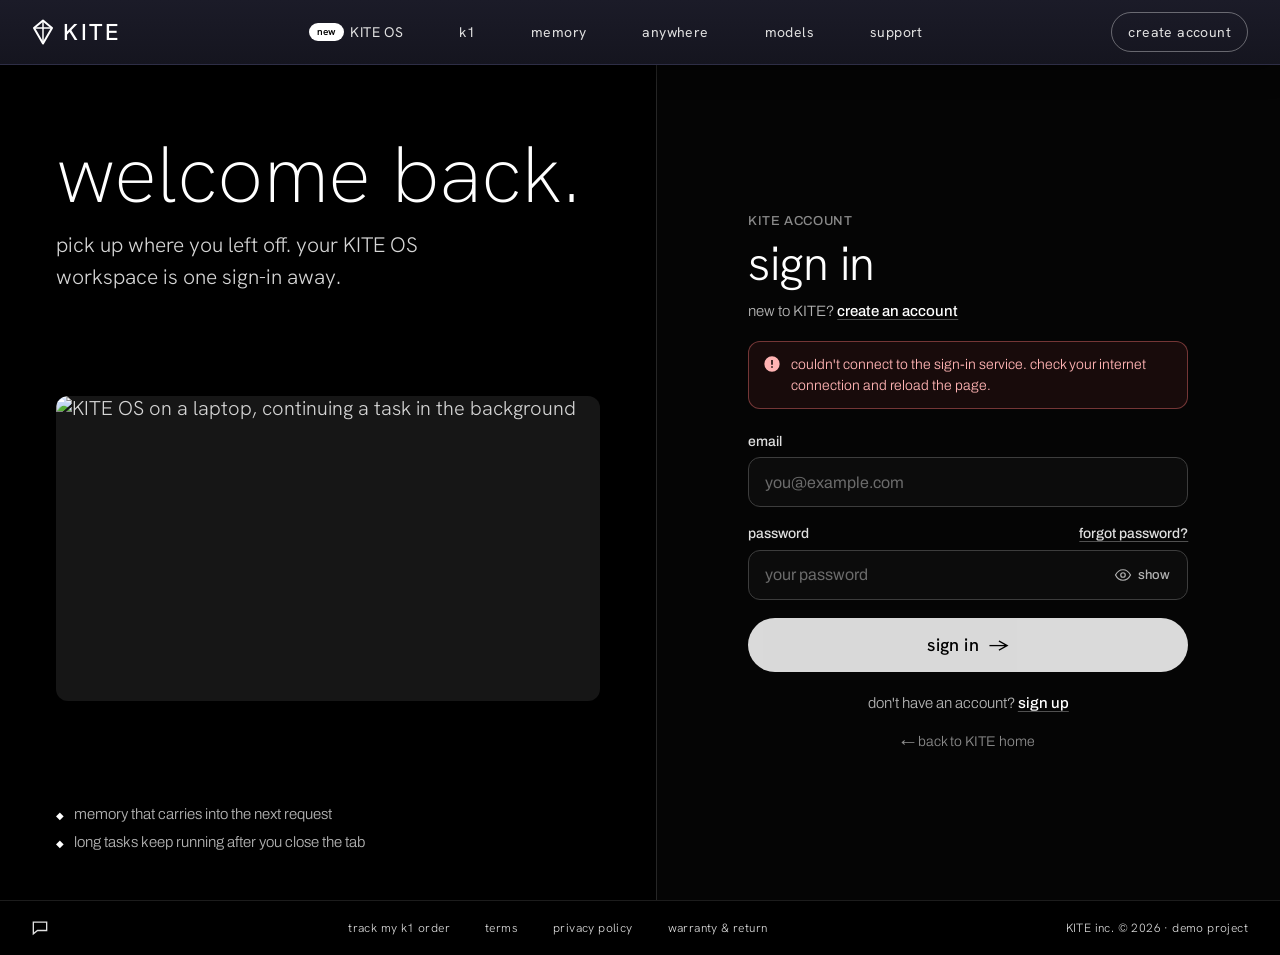
==== commit fba89221: "Add files via upload" ====
--- a/account.html
+++ b/account.html
@@ -4,7 +4,7 @@
   <meta charset="UTF-8">
   <meta name="viewport" content="width=device-width, initial-scale=1.0">
   <title>Your workspace — KITE</title>
-  <meta name="theme-color" content="#000000">
+  <meta name="theme-color" content="#15151f">
   <link rel="icon" type="image/svg+xml" href="assets/favicon.svg">
   <link rel="preconnect" href="https://fonts.googleapis.com">
   <link rel="preconnect" href="https://fonts.gstatic.com" crossorigin>
--- a/styles.css
+++ b/styles.css
@@ -10,8 +10,10 @@
   --accent-strong: #ffffff;     /* emphasis on dark surfaces */
   --accent-muted: #9a9a9a;      /* secondary accent / link hover */
   --surface-tint: #161616;      /* image wells, product backgrounds */
-  --header-bg: #000000;         /* header bar */
-  --header-line: #1f1f1f;       /* hairline under the header */
+  --header-bg: #15151f;         /* header bar: deep graphite with a blue-violet tint */
+  --header-bg-top: #1b1b28;     /* top of the header's soft gradient */
+  --header-line: rgba(160, 160, 255, .14); /* hairline under the header */
+  --nav-hover: rgba(165, 165, 255, .12);   /* nav link hover wash */
 
   /* neutrals */
   --ink: #0a0a0a;               /* near-black text on white */
@@ -113,9 +115,10 @@
   height: var(--header-h);
   padding: 16px;
   display: flex; justify-content: center;
-  background: var(--header-bg);
-  color: var(--paper);
+  background: linear-gradient(180deg, var(--header-bg-top), var(--header-bg));
+  color: var(--gray-100);
   border-bottom: 1px solid var(--header-line);
+  box-shadow: 0 8px 24px rgba(0, 0, 0, .35);
   font-family: var(--font-display);
   font-size: 14px; line-height: 24px; font-weight: 400; letter-spacing: .4px;
 }
@@ -141,8 +144,8 @@
 }
 .nav-link:hover, .nav-link:focus-visible {
   color: var(--white);
-  background-color: rgba(255, 255, 255, .1);
-  box-shadow: 0 0 24px rgba(255, 255, 255, .14), inset 0 1px 0 rgba(255,255,255,.22);
+  background-color: var(--nav-hover);
+  box-shadow: 0 0 22px rgba(150, 150, 255, .16), inset 0 1px 0 rgba(255,255,255,.14);
   outline: none;
 }
 .badge-new {
@@ -158,7 +161,7 @@
   display: inline-flex; align-items: center; justify-content: center;
   border-radius: 9px; transition: background-color .32s var(--ease);
 }
-.icon-btn:hover { background-color: rgba(255, 255, 255, .1); }
+.icon-btn:hover { background-color: var(--nav-hover); }
 .icon-btn svg { width: 24px; height: 24px; }
 .cart-count {
   position: absolute; top: 2px; right: 0;
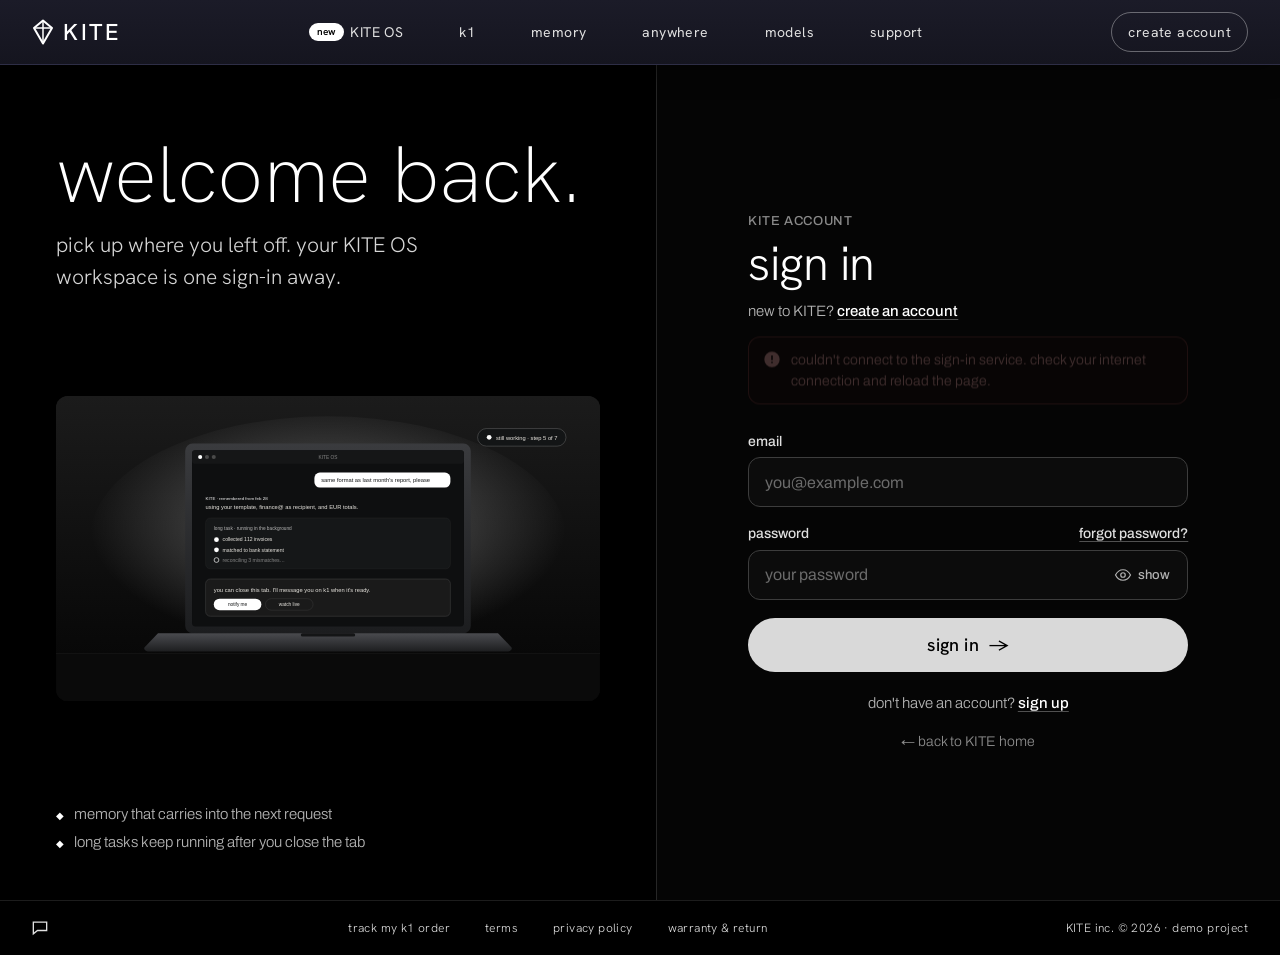
==== commit a322be1d: "Keep sign-in, sign-up and account pages out of search results Add <meta name="robots" content="noind" ====
--- a/account.html
+++ b/account.html
@@ -4,6 +4,7 @@
   <meta charset="UTF-8">
   <meta name="viewport" content="width=device-width, initial-scale=1.0">
   <title>Your workspace — KITE</title>
+  <meta name="robots" content="noindex">
   <meta name="theme-color" content="#15151f">
   <link rel="icon" type="image/svg+xml" href="assets/favicon.svg">
   <link rel="preconnect" href="https://fonts.googleapis.com">
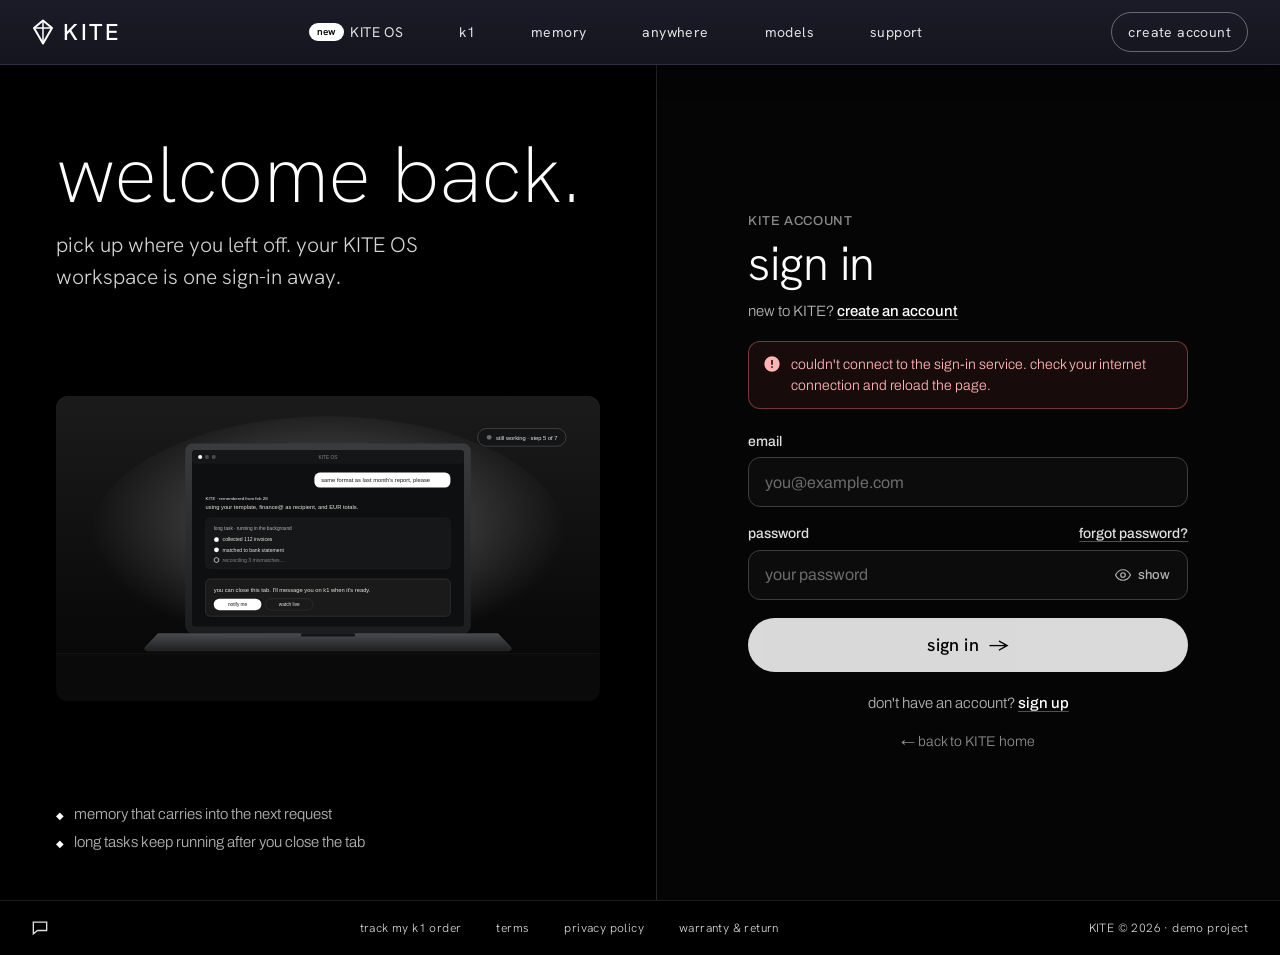
==== commit 4d3d17be: "Make the fictional demo status visible on the homepage - Hero: add "KITE OS is a fictional product c" ====
--- a/account.html
+++ b/account.html
@@ -105,7 +105,7 @@
       <a class="glow-text" href="legal.html#warranty">warranty &amp; return</a>
     </div>
     <hr>
-    <div>KITE inc. © <span data-year>2026</span> · demo project</div>
+    <div>KITE © <span data-year>2026</span> · demo project</div>
   </footer>
 
   <div class="toast-wrap" aria-live="polite" data-toasts></div>
